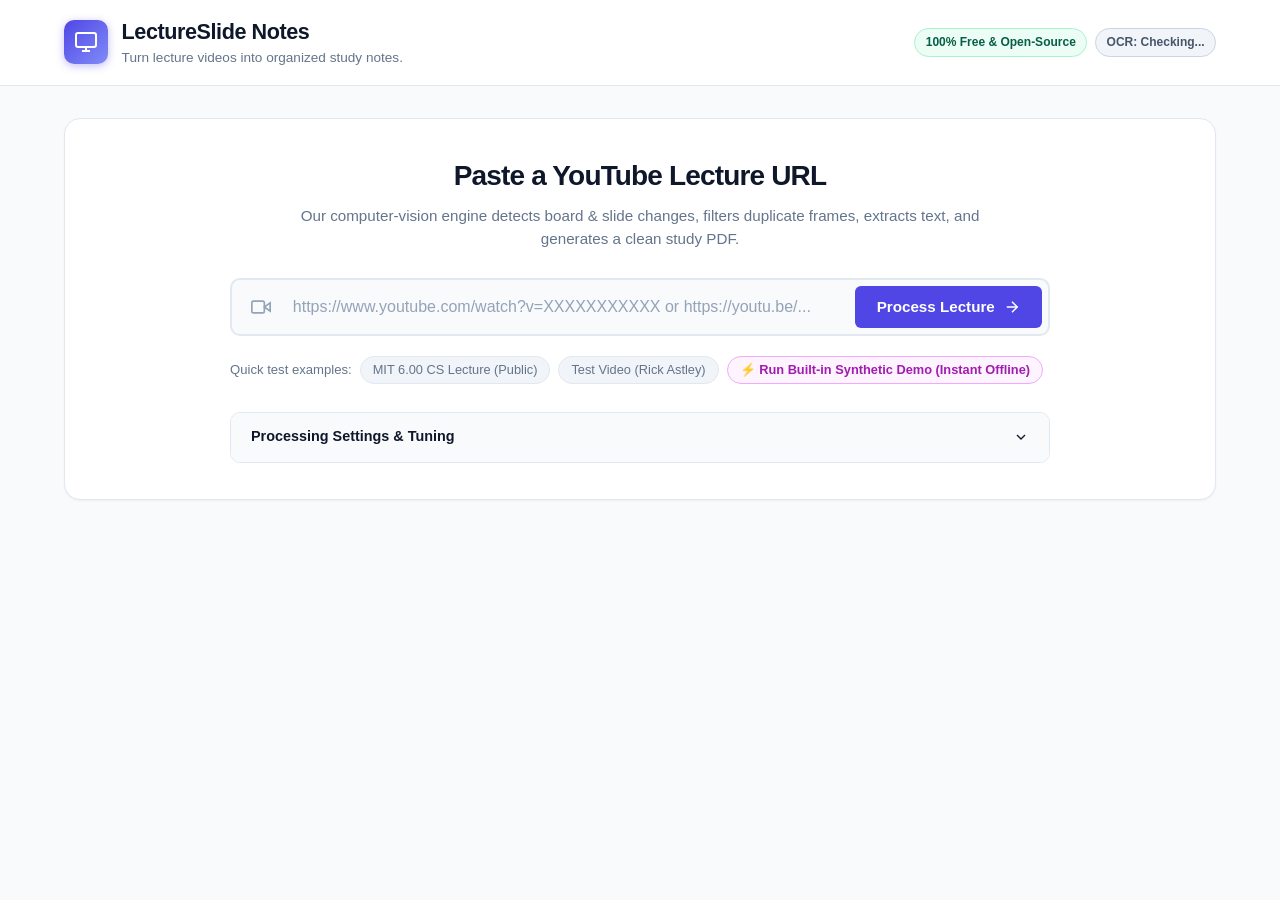
==== frontend/index.html @ aee2c570 "Initial commit: LectureSlide Notes web application" ====
<!DOCTYPE html>
<html lang="en">
<head>
  <meta charset="UTF-8">
  <meta name="viewport" content="width=device-width, initial-scale=1.0">
  <title>LectureSlide Notes — Turn Lecture Videos into Organized Study Notes</title>
  <link rel="stylesheet" href="style.css">
</head>
<body>
  <!-- Global Navigation Header -->
  <header class="app-header">
    <div class="header-container">
      <div class="brand">
        <div class="brand-icon">
          <svg width="24" height="24" viewBox="0 0 24 24" fill="none" stroke="currentColor" stroke-width="2">
            <rect x="2" y="3" width="20" height="14" rx="2" ry="2"></rect>
            <line x1="8" y1="21" x2="16" y2="21"></line>
            <line x1="12" y1="17" x2="12" y2="21"></line>
          </svg>
        </div>
        <div>
          <h1 class="brand-title">LectureSlide Notes</h1>
          <p class="brand-subtitle">Turn lecture videos into organized study notes.</p>
        </div>
      </div>
      <div class="header-badge">
        <span class="badge badge-foss">100% Free & Open-Source</span>
        <span id="tesseract-status-pill" class="badge badge-neutral">OCR: Checking...</span>
      </div>
    </div>
  </header>

  <main class="main-content">
    <!-- Hero / Input Section -->
    <section id="input-section" class="input-card">
      <div class="input-intro">
        <h2>Paste a YouTube Lecture URL</h2>
        <p>Our computer-vision engine detects board & slide changes, filters duplicate frames, extracts text, and generates a clean study PDF.</p>
      </div>

      <form id="lecture-form" class="url-form">
        <div class="input-group">
          <div class="input-icon">
            <svg width="20" height="20" viewBox="0 0 24 24" fill="none" stroke="currentColor" stroke-width="2">
              <polygon points="23 7 16 12 23 17 23 7"></polygon>
              <rect x="1" y="5" width="15" height="14" rx="2" ry="2"></rect>
            </svg>
          </div>
          <input 
            type="url" 
            id="youtube-url-input" 
            placeholder="https://www.youtube.com/watch?v=XXXXXXXXXXX or https://youtu.be/..." 
            required
            autocomplete="off"
          />
          <button type="submit" id="process-btn" class="btn btn-primary">
            <span>Process Lecture</span>
            <svg width="18" height="18" viewBox="0 0 24 24" fill="none" stroke="currentColor" stroke-width="2">
              <line x1="5" y1="12" x2="19" y2="12"></line>
              <polyline points="12 5 19 12 12 19"></polyline>
            </svg>
          </button>
        </div>
      </form>

      <!-- Sample Quick Links & Instant Demo -->
      <div class="quick-examples">
        <span class="examples-label">Quick test examples:</span>
        <button type="button" class="btn-chip" data-url="https://www.youtube.com/watch?v=k6U-i4gXkLM">MIT 6.00 CS Lecture (Public)</button>
        <button type="button" class="btn-chip" data-url="https://www.youtube.com/watch?v=dQw4w9WgXcQ">Test Video (Rick Astley)</button>
        <button type="button" id="run-demo-btn" class="btn-chip btn-chip-demo">⚡ Run Built-in Synthetic Demo (Instant Offline)</button>
      </div>

      <!-- Advanced Settings Accordion -->
      <details class="settings-accordion">
        <summary class="settings-toggle">
          <span>Processing Settings & Tuning</span>
          <svg class="chevron" width="16" height="16" viewBox="0 0 24 24" fill="none" stroke="currentColor" stroke-width="2">
            <polyline points="6 9 12 15 18 9"></polyline>
          </svg>
        </summary>
        <div class="settings-body">
          <div class="settings-grid">
            <div class="setting-item">
              <label for="sample-interval-select">Frame Sampling Interval</label>
              <select id="sample-interval-select">
                <option value="1.0">1.0 sec (Fine precision, board transitions)</option>
                <option value="1.5" selected>1.5 sec (Recommended balance)</option>
                <option value="2.0">2.0 sec (Fast processing)</option>
                <option value="3.0">3.0 sec (Very fast, long lectures)</option>
              </select>
              <small>Lower interval captures quick slide animations; higher interval processes faster.</small>
            </div>

            <div class="setting-item">
              <label for="sensitivity-select">Slide Change Sensitivity</label>
              <select id="sensitivity-select">
                <option value="low">Low (Large slide transitions only)</option>
                <option value="medium" selected>Medium (Standard presentation slides)</option>
                <option value="high">High (Subtle blackboard / progressive builds)</option>
              </select>
              <small>Adjusts the computer-vision SSIM and pixel difference threshold.</small>
            </div>

            <div class="setting-item">
              <label class="checkbox-label">
                <input type="checkbox" id="ocr-toggle" checked />
                <span>Extract Text via Local Tesseract OCR</span>
              </label>
              <small>Transcribes slide text using local open-source OCR (requires Tesseract).</small>
            </div>

            <div class="setting-item">
              <label for="upload-file-input">Or Upload Local Lecture File (.mp4, .webm)</label>
              <input type="file" id="upload-file-input" accept="video/mp4,video/webm,video/mkv,video/avi" />
              <small>Process private recordings or lectures directly without YouTube.</small>
            </div>
          </div>
        </div>
      </details>
    </section>

    <!-- Processing State View (Hidden by default) -->
    <section id="processing-section" class="processing-card hidden">
      <div class="processing-header">
        <div class="spinner"></div>
        <div>
          <h2 id="lecture-title-display">Processing Lecture...</h2>
          <p id="stage-status-msg" class="status-live-message">Initializing processing pipeline...</p>
        </div>
      </div>

      <!-- Live Progress Bar -->
      <div class="progress-container">
        <div class="progress-bar-wrap">
          <div id="progress-bar" class="progress-bar" style="width: 5%;"></div>
        </div>
        <div class="progress-stats">
          <span id="progress-percentage">5%</span>
          <span id="progress-frames-stat">Sampled frames: 0</span>
          <span id="progress-slides-stat">Detected slides: 0</span>
        </div>
      </div>

      <!-- Pipeline Stages Checklist -->
      <div class="stages-checklist">
        <div class="stage-step" id="step-video-loaded">
          <span class="step-indicator"></span>
          <span class="step-text">Video retrieved & stream loaded</span>
        </div>
        <div class="stage-step" id="step-sampling-frames">
          <span class="step-indicator"></span>
          <span class="step-text">Sampling frames incrementally</span>
        </div>
        <div class="stage-step" id="step-detecting-slides">
          <span class="step-indicator"></span>
          <span class="step-text">Detecting slide & board transitions</span>
        </div>
        <div class="stage-step" id="step-deduplicating">
          <span class="step-indicator"></span>
          <span class="step-text">Selecting clearest frames & deduplicating</span>
        </div>
        <div class="stage-step" id="step-running-ocr">
          <span class="step-indicator"></span>
          <span class="step-text">Running local OCR text extraction</span>
        </div>
        <div class="stage-step" id="step-pdf-ready">
          <span class="step-indicator"></span>
          <span class="step-text">Compiling lecture notes PDF</span>
        </div>
      </div>
    </section>

    <!-- Results / Slide Preview Section (Hidden by default) -->
    <section id="results-section" class="results-container hidden">
      <!-- Summary Metrics Bar -->
      <div class="results-header-card">
        <div class="results-header-content">
          <div>
            <span class="badge badge-success">Processing Complete</span>
            <h2 id="final-lecture-title">Physics 101: Newton's Laws of Motion</h2>
            <p id="final-lecture-source" class="results-meta">Source URL: https://youtube.com/...</p>
          </div>
          <div class="results-actions">
            <button id="download-pdf-btn" class="btn btn-primary btn-lg">
              <svg width="20" height="20" viewBox="0 0 24 24" fill="none" stroke="currentColor" stroke-width="2">
                <path d="M21 15v4a2 2 0 0 1-2 2H5a2 2 0 0 1-2-2v-4"></path>
                <polyline points="7 10 12 15 17 10"></polyline>
                <line x1="12" y1="15" x2="12" y2="3"></line>
              </svg>
              <span>Download Notes PDF</span>
            </button>
            <button id="regenerate-pdf-btn" class="btn btn-secondary">
              <svg width="18" height="18" viewBox="0 0 24 24" fill="none" stroke="currentColor" stroke-width="2">
                <polyline points="23 4 23 10 17 10"></polyline>
                <polyline points="1 20 1 14 7 14"></polyline>
                <path d="M3.51 9a9 9 0 0 1 14.85-3.36L23 10M1 14l4.64 4.36A9 9 0 0 0 20.49 15"></path>
              </svg>
              <span>Rebuild PDF</span>
            </button>
            <button id="new-lecture-btn" class="btn btn-outline">Process Another</button>
          </div>
        </div>

        <div class="metrics-grid">
          <div class="metric-card">
            <span class="metric-value" id="metric-slides-count">0</span>
            <span class="metric-label">Unique Slides</span>
          </div>
          <div class="metric-card">
            <span class="metric-value" id="metric-frames-sampled">0</span>
            <span class="metric-label">Frames Scanned</span>
          </div>
          <div class="metric-card">
            <span class="metric-value" id="metric-processing-time">0s</span>
            <span class="metric-label">Processing Time</span>
          </div>
          <div class="metric-card">
            <span class="metric-value" id="metric-ocr-count">0</span>
            <span class="metric-label">OCR Transcripts</span>
          </div>
        </div>
      </div>

      <!-- Preview Header & Instructions -->
      <div class="preview-toolbar">
        <div>
          <h3>Curate Slide Notes</h3>
          <p>Review the captured slides below. You can delete false-positive or unwanted slides before downloading your final PDF.</p>
        </div>
      </div>

      <!-- Slide Cards Grid -->
      <div id="slides-grid" class="slides-grid">
        <!-- Rendered dynamically by app.js -->
      </div>
    </section>
  </main>

  <!-- Fullscreen Image Modal -->
  <div id="image-modal" class="modal hidden">
    <div class="modal-backdrop" id="modal-backdrop"></div>
    <div class="modal-content">
      <button class="modal-close" id="modal-close-btn">&times;</button>
      <img id="modal-image" src="" alt="Slide full view" />
      <div class="modal-caption" id="modal-caption"></div>
    </div>
  </div>

  <!-- Notification Toast -->
  <div id="toast" class="toast hidden"></div>

  <script src="app.js"></script>
</body>
</html>
---- frontend/style.css ----
/* ==========================================================================
   LectureSlide Notes - Modern Stylesheet
   Clean, academic, modern UI designed for students and researchers.
   100% Free & Open-Source Vanilla CSS.
   ========================================================================== */

:root {
  --bg-main: #f8fafc;
  --bg-card: #ffffff;
  --text-main: #0f172a;
  --text-muted: #64748b;
  --text-light: #94a3b8;
  --primary: #4f46e5;
  --primary-hover: #4338ca;
  --primary-light: #eef2ff;
  --accent-cyan: #06b6d4;
  --success: #10b981;
  --success-bg: #ecfdf5;
  --danger: #ef4444;
  --danger-hover: #dc2626;
  --danger-bg: #fef2f2;
  --border: #e2e8f0;
  --border-focus: #a5b4fc;
  --shadow-sm: 0 1px 2px 0 rgb(0 0 0 / 0.05);
  --shadow-md: 0 4px 6px -1px rgb(0 0 0 / 0.07), 0 2px 4px -2px rgb(0 0 0 / 0.07);
  --shadow-lg: 0 10px 15px -3px rgb(0 0 0 / 0.08), 0 4px 6px -4px rgb(0 0 0 / 0.08);
  --radius-sm: 6px;
  --radius-md: 10px;
  --radius-lg: 16px;
  --transition: all 0.2s ease-in-out;
}

* {
  box-sizing: border-box;
  margin: 0;
  padding: 0;
}

body {
  font-family: -apple-system, BlinkMacSystemFont, "Segoe UI", Roboto, "Inter", Helvetica, Arial, sans-serif;
  background-color: var(--bg-main);
  color: var(--text-main);
  line-height: 1.5;
  -webkit-font-smoothing: antialiased;
  min-height: 100vh;
  display: flex;
  flex-direction: column;
}

/* Header */
.app-header {
  background-color: var(--bg-card);
  border-bottom: 1px solid var(--border);
  position: sticky;
  top: 0;
  z-index: 50;
}

.header-container {
  max-width: 1200px;
  margin: 0 auto;
  padding: 1rem 1.5rem;
  display: flex;
  align-items: center;
  justify-content: space-between;
}

.brand {
  display: flex;
  align-items: center;
  gap: 0.85rem;
}

.brand-icon {
  background: linear-gradient(135deg, var(--primary), #818cf8);
  color: white;
  width: 44px;
  height: 44px;
  border-radius: var(--radius-md);
  display: flex;
  align-items: center;
  justify-content: center;
  box-shadow: 0 2px 8px rgba(79, 70, 229, 0.35);
}

.brand-title {
  font-size: 1.35rem;
  font-weight: 700;
  letter-spacing: -0.02em;
  color: var(--text-main);
}

.brand-subtitle {
  font-size: 0.85rem;
  color: var(--text-muted);
}

.header-badge {
  display: flex;
  gap: 0.5rem;
  align-items: center;
}

.badge {
  display: inline-flex;
  align-items: center;
  padding: 0.3rem 0.65rem;
  font-size: 0.75rem;
  font-weight: 600;
  border-radius: 9999px;
}

.badge-foss {
  background-color: #ecfdf5;
  color: #065f46;
  border: 1px solid #a7f3d0;
}

.badge-neutral {
  background-color: #f1f5f9;
  color: #475569;
  border: 1px solid #cbd5e1;
}

.badge-success {
  background-color: var(--success-bg);
  color: #065f46;
}

/* Layout */
.main-content {
  max-width: 1200px;
  width: 100%;
  margin: 2rem auto;
  padding: 0 1.5rem;
  flex: 1;
}

.hidden {
  display: none !important;
}

/* Input Section */
.input-card {
  background: var(--bg-card);
  border: 1px solid var(--border);
  border-radius: var(--radius-lg);
  padding: 2.25rem;
  box-shadow: var(--shadow-sm);
  transition: var(--transition);
}

.input-intro {
  text-align: center;
  max-width: 680px;
  margin: 0 auto 1.75rem;
}

.input-intro h2 {
  font-size: 1.75rem;
  font-weight: 800;
  letter-spacing: -0.03em;
  color: var(--text-main);
  margin-bottom: 0.5rem;
}

.input-intro p {
  color: var(--text-muted);
  font-size: 0.95rem;
}

.url-form {
  max-width: 820px;
  margin: 0 auto;
}

.input-group {
  display: flex;
  align-items: center;
  background: #f8fafc;
  border: 2px solid var(--border);
  border-radius: var(--radius-md);
  padding: 0.35rem;
  transition: var(--transition);
}

.input-group:focus-within {
  border-color: var(--primary);
  background: #ffffff;
  box-shadow: 0 0 0 4px rgba(79, 70, 229, 0.12);
}

.input-icon {
  padding: 0 0.85rem;
  color: var(--text-light);
  display: flex;
  align-items: center;
}

.input-group input {
  flex: 1;
  border: none;
  background: transparent;
  padding: 0.75rem 0.5rem;
  font-size: 1rem;
  color: var(--text-main);
  outline: none;
}

.input-group input::placeholder {
  color: var(--text-light);
}

/* Buttons */
.btn {
  display: inline-flex;
  align-items: center;
  justify-content: center;
  gap: 0.5rem;
  padding: 0.75rem 1.35rem;
  font-size: 0.95rem;
  font-weight: 600;
  border-radius: var(--radius-sm);
  border: none;
  cursor: pointer;
  transition: var(--transition);
  text-decoration: none;
}

.btn-primary {
  background-color: var(--primary);
  color: white;
}

.btn-primary:hover {
  background-color: var(--primary-hover);
  transform: translateY(-1px);
}

.btn-secondary {
  background-color: #f1f5f9;
  color: #334155;
  border: 1px solid var(--border);
}

.btn-secondary:hover {
  background-color: #e2e8f0;
}

.btn-outline {
  background-color: transparent;
  color: var(--text-muted);
  border: 1px solid var(--border);
}

.btn-outline:hover {
  background-color: #f8fafc;
  color: var(--text-main);
}

.btn-lg {
  padding: 0.85rem 1.6rem;
  font-size: 1.05rem;
}

/* Quick Examples */
.quick-examples {
  max-width: 820px;
  margin: 1.25rem auto 0;
  display: flex;
  flex-wrap: wrap;
  align-items: center;
  gap: 0.5rem;
}

.examples-label {
  font-size: 0.82rem;
  color: var(--text-muted);
  font-weight: 500;
}

.btn-chip {
  background: #f1f5f9;
  border: 1px solid var(--border);
  color: var(--text-muted);
  padding: 0.35rem 0.75rem;
  border-radius: 9999px;
  font-size: 0.8rem;
  cursor: pointer;
  transition: var(--transition);
}

.btn-chip:hover {
  background: var(--primary-light);
  border-color: #c7d2fe;
  color: var(--primary);
}

.btn-chip-demo {
  background: #fdf4ff;
  border-color: #f0abfc;
  color: #a21caf;
  font-weight: 600;
}

.btn-chip-demo:hover {
  background: #fae8ff;
  border-color: #e879f9;
  color: #86198f;
}

/* Settings Accordion */
.settings-accordion {
  max-width: 820px;
  margin: 1.75rem auto 0;
  border: 1px solid var(--border);
  border-radius: var(--radius-md);
  overflow: hidden;
}

.settings-toggle {
  padding: 0.85rem 1.25rem;
  background: #f8fafc;
  font-size: 0.9rem;
  font-weight: 600;
  color: var(--text-main);
  cursor: pointer;
  display: flex;
  align-items: center;
  justify-content: space-between;
  user-select: none;
}

.settings-toggle::-webkit-details-marker {
  display: none;
}

.chevron {
  transition: transform 0.2s ease;
}

details[open] .chevron {
  transform: rotate(180deg);
}

.settings-body {
  padding: 1.25rem;
  background: #ffffff;
  border-top: 1px solid var(--border);
}

.settings-grid {
  display: grid;
  grid-template-columns: repeat(auto-fit, minmax(320px, 1fr));
  gap: 1.25rem;
}

.setting-item {
  display: flex;
  flex-direction: column;
  gap: 0.35rem;
}

.setting-item label {
  font-size: 0.85rem;
  font-weight: 600;
  color: var(--text-main);
}

.setting-item select,
.setting-item input[type="file"] {
  padding: 0.55rem 0.75rem;
  border: 1px solid var(--border);
  border-radius: var(--radius-sm);
  font-size: 0.85rem;
  background: #f8fafc;
}

.setting-item small {
  font-size: 0.75rem;
  color: var(--text-muted);
}

.checkbox-label {
  display: flex;
  align-items: center;
  gap: 0.5rem;
  cursor: pointer;
}

/* Processing View */
.processing-card {
  background: var(--bg-card);
  border: 1px solid var(--border);
  border-radius: var(--radius-lg);
  padding: 2.5rem;
  box-shadow: var(--shadow-sm);
  max-width: 800px;
  margin: 0 auto;
}

.processing-header {
  display: flex;
  align-items: center;
  gap: 1.25rem;
  margin-bottom: 2rem;
}

.spinner {
  width: 48px;
  height: 48px;
  border: 4px solid var(--primary-light);
  border-top-color: var(--primary);
  border-radius: 50%;
  animation: spin 0.9s linear infinite;
}

@keyframes spin {
  to { transform: rotate(360deg); }
}

.status-live-message {
  color: var(--text-muted);
  font-size: 0.95rem;
  margin-top: 0.2rem;
}

/* Progress bar */
.progress-container {
  margin-bottom: 2rem;
}

.progress-bar-wrap {
  width: 100%;
  height: 12px;
  background-color: #f1f5f9;
  border-radius: 9999px;
  overflow: hidden;
}

.progress-bar {
  height: 100%;
  background: linear-gradient(90deg, var(--primary), #818cf8);
  border-radius: 9999px;
  transition: width 0.35s ease;
}

.progress-stats {
  display: flex;
  justify-content: space-between;
  margin-top: 0.5rem;
  font-size: 0.85rem;
  color: var(--text-muted);
  font-weight: 500;
}

/* Stages checklist */
.stages-checklist {
  display: flex;
  flex-direction: column;
  gap: 0.75rem;
  background: #f8fafc;
  padding: 1.25rem;
  border-radius: var(--radius-md);
  border: 1px solid var(--border);
}

.stage-step {
  display: flex;
  align-items: center;
  gap: 0.75rem;
  font-size: 0.9rem;
  color: var(--text-muted);
  transition: var(--transition);
}

.step-indicator {
  width: 20px;
  height: 20px;
  border-radius: 50%;
  border: 2px solid #cbd5e1;
  display: flex;
  align-items: center;
  justify-content: center;
}

.stage-step.active {
  color: var(--primary);
  font-weight: 600;
}

.stage-step.active .step-indicator {
  border-color: var(--primary);
  background-color: var(--primary-light);
}

.stage-step.completed {
  color: var(--text-main);
  font-weight: 500;
}

.stage-step.completed .step-indicator {
  border-color: var(--success);
  background-color: var(--success);
}

.stage-step.completed .step-indicator::after {
  content: "✓";
  color: white;
  font-size: 11px;
  font-weight: bold;
}

/* Results Section */
.results-header-card {
  background: var(--bg-card);
  border: 1px solid var(--border);
  border-radius: var(--radius-lg);
  padding: 2rem;
  box-shadow: var(--shadow-sm);
  margin-bottom: 2rem;
}

.results-header-content {
  display: flex;
  justify-content: space-between;
  align-items: flex-start;
  flex-wrap: wrap;
  gap: 1.5rem;
  padding-bottom: 1.5rem;
  border-bottom: 1px solid var(--border);
}

.results-header-content h2 {
  font-size: 1.6rem;
  font-weight: 800;
  letter-spacing: -0.02em;
  margin-top: 0.4rem;
}

.results-meta {
  font-size: 0.85rem;
  color: var(--text-muted);
  margin-top: 0.25rem;
  max-width: 600px;
  word-break: break-all;
}

.results-actions {
  display: flex;
  gap: 0.75rem;
  align-items: center;
  flex-wrap: wrap;
}

.metrics-grid {
  display: grid;
  grid-template-columns: repeat(auto-fit, minmax(180px, 1fr));
  gap: 1.25rem;
  margin-top: 1.5rem;
}

.metric-card {
  background: #f8fafc;
  border: 1px solid var(--border);
  border-radius: var(--radius-md);
  padding: 1rem 1.25rem;
  display: flex;
  flex-direction: column;
}

.metric-value {
  font-size: 1.75rem;
  font-weight: 800;
  color: var(--primary);
  line-height: 1.2;
}

.metric-label {
  font-size: 0.8rem;
  color: var(--text-muted);
  font-weight: 600;
  text-transform: uppercase;
  letter-spacing: 0.05em;
  margin-top: 0.2rem;
}

/* Preview Toolbar */
.preview-toolbar {
  margin-bottom: 1.25rem;
}

.preview-toolbar h3 {
  font-size: 1.25rem;
  font-weight: 700;
  color: var(--text-main);
}

.preview-toolbar p {
  font-size: 0.88rem;
  color: var(--text-muted);
}

/* Slides Grid */
.slides-grid {
  display: grid;
  grid-template-columns: repeat(auto-fill, minmax(360px, 1fr));
  gap: 1.5rem;
}

.slide-card {
  background: var(--bg-card);
  border: 1px solid var(--border);
  border-radius: var(--radius-md);
  overflow: hidden;
  box-shadow: var(--shadow-sm);
  display: flex;
  flex-direction: column;
  transition: var(--transition);
}

.slide-card:hover {
  transform: translateY(-2px);
  box-shadow: var(--shadow-md);
  border-color: #cbd5e1;
}

.slide-thumbnail-wrap {
  position: relative;
  width: 100%;
  aspect-ratio: 16 / 9;
  background-color: #0f172a;
  overflow: hidden;
  cursor: zoom-in;
}

.slide-thumbnail {
  width: 100%;
  height: 100%;
  object-fit: contain;
  transition: transform 0.3s ease;
}

.slide-thumbnail-wrap:hover .slide-thumbnail {
  transform: scale(1.02);
}

.slide-badges-overlay {
  position: absolute;
  top: 10px;
  left: 10px;
  display: flex;
  gap: 0.5rem;
}

.slide-number-badge {
  background-color: rgba(15, 23, 42, 0.85);
  backdrop-filter: blur(4px);
  color: white;
  padding: 0.25rem 0.55rem;
  border-radius: var(--radius-sm);
  font-size: 0.75rem;
  font-weight: 700;
}

.timestamp-badge {
  background-color: rgba(79, 70, 229, 0.9);
  backdrop-filter: blur(4px);
  color: white;
  padding: 0.25rem 0.55rem;
  border-radius: var(--radius-sm);
  font-size: 0.75rem;
  font-weight: 600;
  text-decoration: none;
  display: flex;
  align-items: center;
  gap: 0.25rem;
}

.timestamp-badge:hover {
  background-color: var(--primary);
}

.slide-card-body {
  padding: 1rem 1.25rem;
  display: flex;
  flex-direction: column;
  flex: 1;
}

.slide-meta-row {
  display: flex;
  justify-content: space-between;
  align-items: center;
  margin-bottom: 0.75rem;
}

.slide-sharpness {
  font-size: 0.75rem;
  color: var(--text-light);
  font-family: monospace;
}

.btn-icon-danger {
  background: transparent;
  border: none;
  color: var(--danger);
  cursor: pointer;
  padding: 0.35rem;
  border-radius: var(--radius-sm);
  display: flex;
  align-items: center;
  transition: var(--transition);
}

.btn-icon-danger:hover {
  background: var(--danger-bg);
}

.ocr-drawer {
  background: #f8fafc;
  border: 1px solid var(--border);
  border-radius: var(--radius-sm);
  padding: 0.75rem;
  margin-top: auto;
}

.ocr-drawer-header {
  display: flex;
  justify-content: space-between;
  align-items: center;
  margin-bottom: 0.35rem;
}

.ocr-title {
  font-size: 0.75rem;
  font-weight: 700;
  text-transform: uppercase;
  letter-spacing: 0.05em;
  color: var(--primary);
}

.btn-copy-ocr {
  background: transparent;
  border: none;
  color: var(--text-muted);
  font-size: 0.7rem;
  cursor: pointer;
  padding: 0.15rem 0.4rem;
  border-radius: 4px;
}

.btn-copy-ocr:hover {
  background: #e2e8f0;
  color: var(--text-main);
}

.ocr-text-content {
  font-family: monospace;
  font-size: 0.75rem;
  color: #334155;
  max-height: 85px;
  overflow-y: auto;
  white-space: pre-wrap;
  word-break: break-word;
}

.ocr-text-empty {
  font-style: italic;
  color: var(--text-light);
  font-size: 0.75rem;
}

/* Modal */
.modal {
  position: fixed;
  inset: 0;
  z-index: 100;
  display: flex;
  align-items: center;
  justify-content: center;
  padding: 1.5rem;
}

.modal-backdrop {
  position: absolute;
  inset: 0;
  background-color: rgba(15, 23, 42, 0.85);
  backdrop-filter: blur(6px);
}

.modal-content {
  position: relative;
  z-index: 101;
  max-width: 95vw;
  max-height: 90vh;
  display: flex;
  flex-direction: column;
  align-items: center;
}

.modal-content img {
  max-width: 100%;
  max-height: 80vh;
  object-fit: contain;
  border-radius: var(--radius-sm);
  box-shadow: 0 25px 50px -12px rgba(0, 0, 0, 0.5);
}

.modal-close {
  position: absolute;
  top: -38px;
  right: 0;
  background: transparent;
  border: none;
  color: white;
  font-size: 2rem;
  cursor: pointer;
  line-height: 1;
}

.modal-caption {
  color: #f1f5f9;
  font-size: 0.9rem;
  margin-top: 0.75rem;
  font-weight: 500;
}

/* Toast */
.toast {
  position: fixed;
  bottom: 24px;
  right: 24px;
  background-color: #0f172a;
  color: white;
  padding: 0.85rem 1.25rem;
  border-radius: var(--radius-md);
  font-size: 0.88rem;
  font-weight: 500;
  box-shadow: var(--shadow-lg);
  z-index: 150;
  animation: slideIn 0.3s ease;
}

@keyframes slideIn {
  from { transform: translateY(100%); opacity: 0; }
  to { transform: translateY(0); opacity: 1; }
}

@media (max-width: 768px) {
  .header-container {
    flex-direction: column;
    gap: 0.75rem;
    align-items: flex-start;
  }
  .input-card {
    padding: 1.5rem;
  }
  .input-group {
    flex-direction: column;
    align-items: stretch;
  }
  .input-group input {
    margin-bottom: 0.5rem;
  }
  .results-header-content {
    flex-direction: column;
  }
  .slides-grid {
    grid-template-columns: 1fr;
  }
}
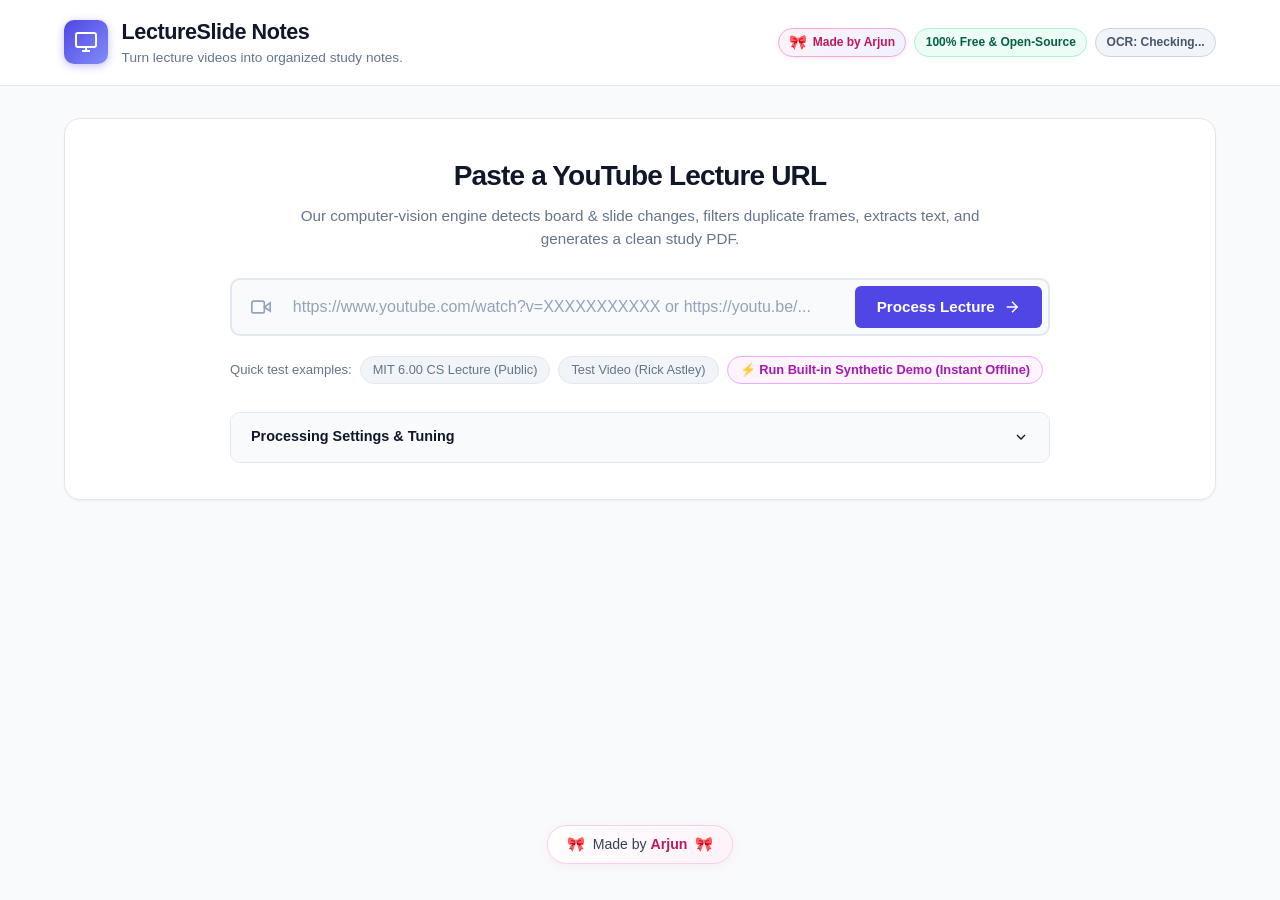
==== commit aa686583: "Add decorative 'Made by Arjun' bow badge in header and footer" ====
--- a/frontend/index.html
+++ b/frontend/index.html
@@ -24,6 +24,10 @@
         </div>
       </div>
       <div class="header-badge">
+        <span class="badge badge-author" title="Crafted by Arjun">
+          <span class="bow-icon">🎀</span>
+          <span>Made by Arjun</span>
+        </span>
         <span class="badge badge-foss">100% Free & Open-Source</span>
         <span id="tesseract-status-pill" class="badge badge-neutral">OCR: Checking...</span>
       </div>
@@ -237,6 +241,15 @@
     </section>
   </main>
 
+  <!-- Decorative Footer -->
+  <footer class="app-footer">
+    <div class="footer-pill">
+      <span class="bow-icon">🎀</span>
+      <span>Made by <strong>Arjun</strong></span>
+      <span class="bow-icon">🎀</span>
+    </div>
+  </footer>
+
   <!-- Fullscreen Image Modal -->
   <div id="image-modal" class="modal hidden">
     <div class="modal-backdrop" id="modal-backdrop"></div>
--- a/frontend/style.css
+++ b/frontend/style.css
@@ -116,6 +116,32 @@
   border: 1px solid #a7f3d0;
 }
 
+.badge-author {
+  background: linear-gradient(135deg, #fdf2f8, #eef2ff);
+  color: #be185d;
+  border: 1px solid #f9a8d4;
+  gap: 0.35rem;
+  box-shadow: 0 1px 4px rgba(236, 72, 153, 0.12);
+  transition: var(--transition);
+}
+
+.badge-author:hover {
+  transform: translateY(-1px);
+  box-shadow: 0 3px 8px rgba(236, 72, 153, 0.22);
+}
+
+.bow-icon {
+  display: inline-block;
+  font-size: 0.9rem;
+  line-height: 1;
+  transition: transform 0.25s ease;
+}
+
+.badge-author:hover .bow-icon,
+.footer-pill:hover .bow-icon {
+  transform: rotate(-12deg) scale(1.15);
+}
+
 .badge-neutral {
   background-color: #f1f5f9;
   color: #475569;
@@ -845,6 +871,39 @@
 @keyframes slideIn {
   from { transform: translateY(100%); opacity: 0; }
   to { transform: translateY(0); opacity: 1; }
+}
+
+/* Decorative Author Footer */
+.app-footer {
+  padding: 1.75rem 1.5rem 2.25rem;
+  display: flex;
+  justify-content: center;
+  align-items: center;
+}
+
+.footer-pill {
+  display: inline-flex;
+  align-items: center;
+  gap: 0.5rem;
+  padding: 0.5rem 1.15rem;
+  background: linear-gradient(135deg, #ffffff, #fdf2f8);
+  border: 1px solid #fbcfe8;
+  border-radius: 9999px;
+  font-size: 0.88rem;
+  color: #334155;
+  box-shadow: 0 2px 10px rgba(236, 72, 153, 0.08);
+  transition: var(--transition);
+}
+
+.footer-pill strong {
+  color: #be185d;
+  font-weight: 700;
+}
+
+.footer-pill:hover {
+  transform: translateY(-2px);
+  box-shadow: 0 4px 14px rgba(236, 72, 153, 0.18);
+  border-color: #f472b6;
 }
 
 @media (max-width: 768px) {
